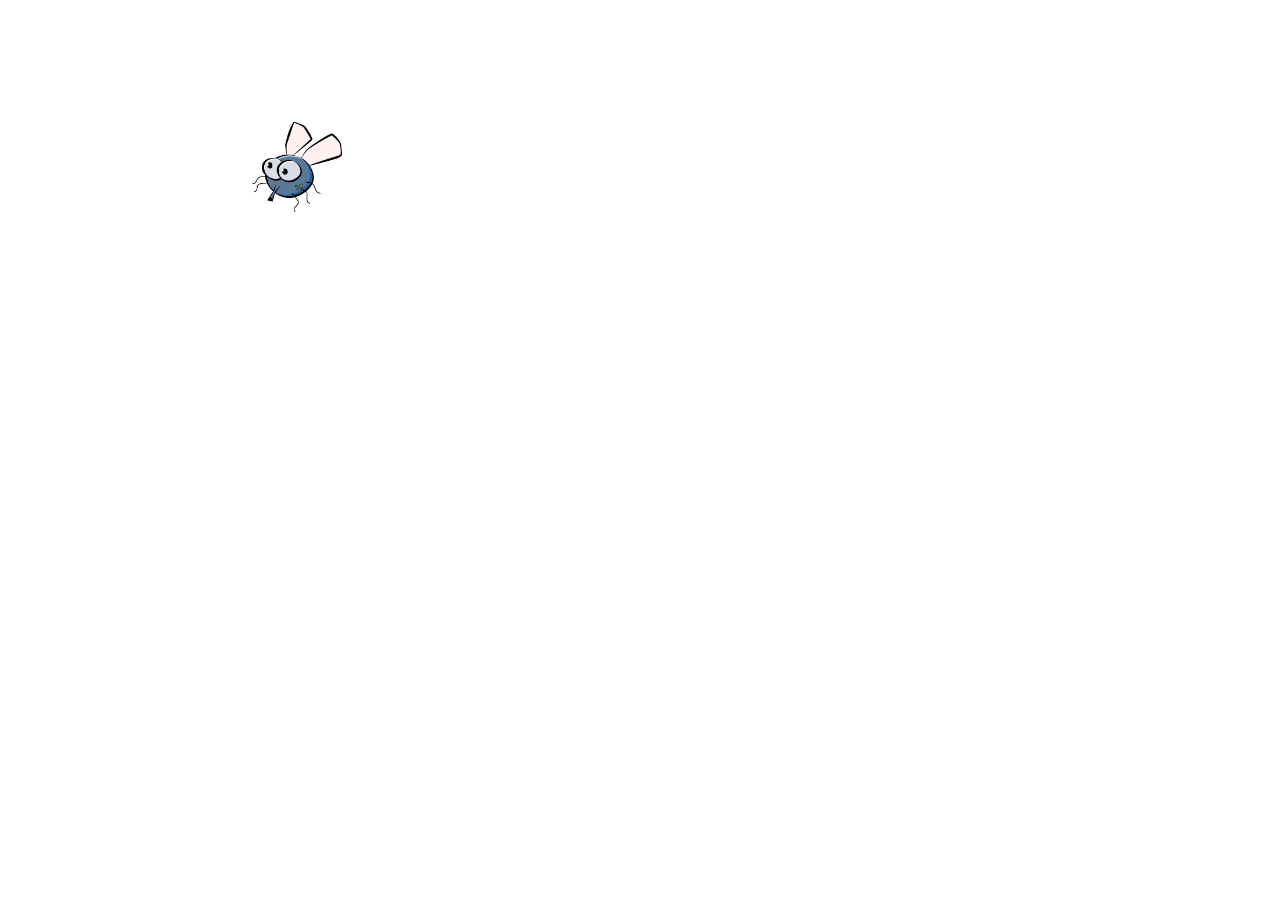
==== app.html @ baec5c6e "first commit" ====
<!DOCTYPE html>
<html lang="pt-br">

<head>
    <meta charset="UTF-8">
    <link rel="stylesheet" href="css/style.css">
    <title>Game - Mata Mosquito</title>
    <script src="jogo.js"></script>
</head>

<body onresize="ajustaTamanhoPalcoJogo()">


    <script>posicaoRandomica()</script>
</body>

</html>
---- css/style.css ----
.mosquito1{
    width: 50px;
    height: 50px;
}

.mosquito2{
    width: 70px;
    height: 70px;
}

.mosquito3{
    width: 90px;
    height: 90px;
}
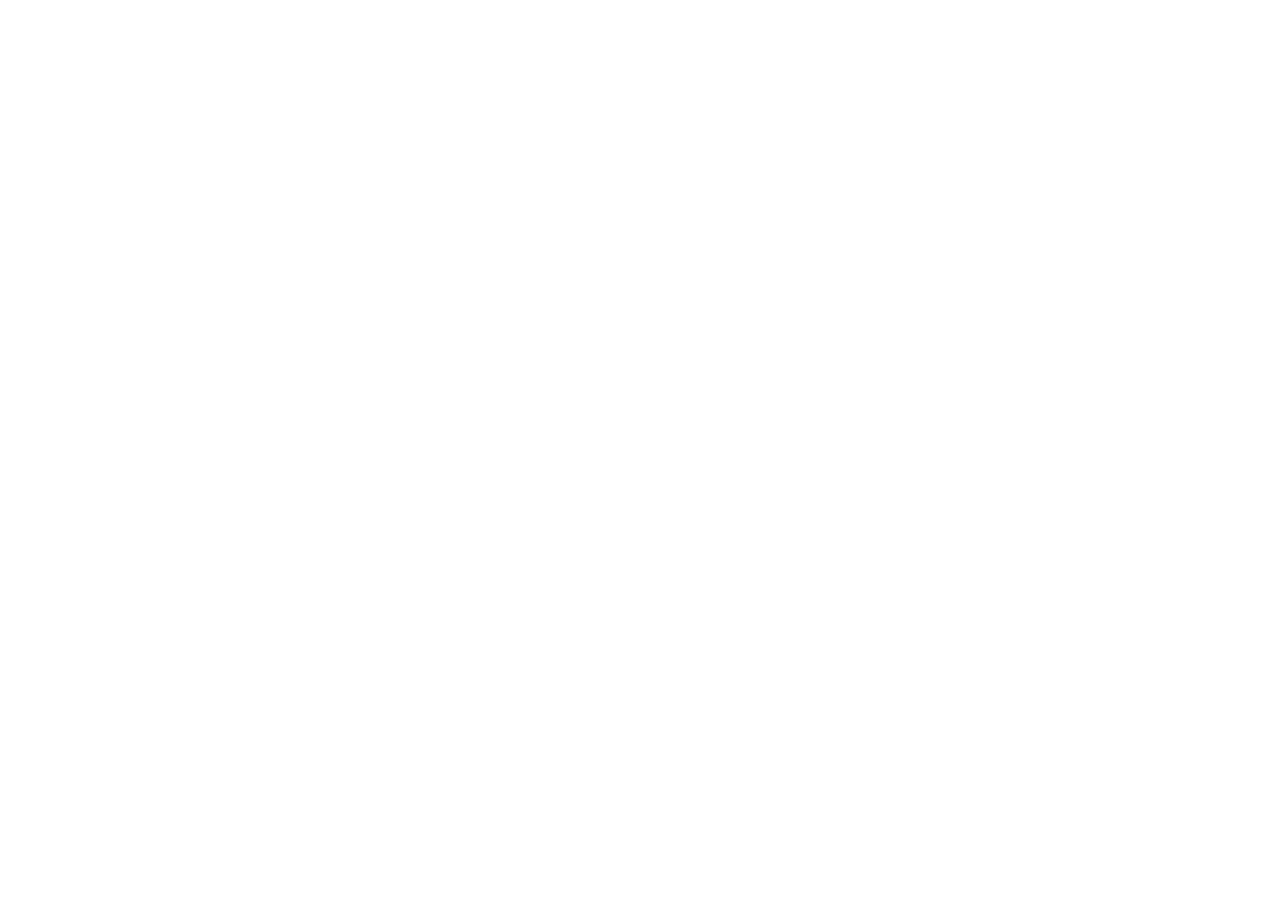
==== commit b81279ea: "desevolvimento" ====
--- a/app.html
+++ b/app.html
@@ -11,7 +11,12 @@
 <body onresize="ajustaTamanhoPalcoJogo()">
 
 
-    <script>posicaoRandomica()</script>
+    <script>
+        setInterval(function(){
+            posicaoRandomica()
+        }, 1000) // Em cada intervalo de 1000 milissegundos vai chamar a funcão posicaoR, e cria um novo mosquito
+
+    </script>
 </body>
 
 </html>--- a/css/style.css
+++ b/css/style.css
@@ -11,4 +11,12 @@
 .mosquito3{
     width: 90px;
     height: 90px;
-}+}
+
+.ladoA{
+    transform:  scaleX(1);
+}/*Não inverte um elemento horizontalmente porque o 1 mantém a mesma escala*/
+
+.ladoB {
+    transform: scaleX(-1);
+}/*Inverte o elemento horizontalmente*/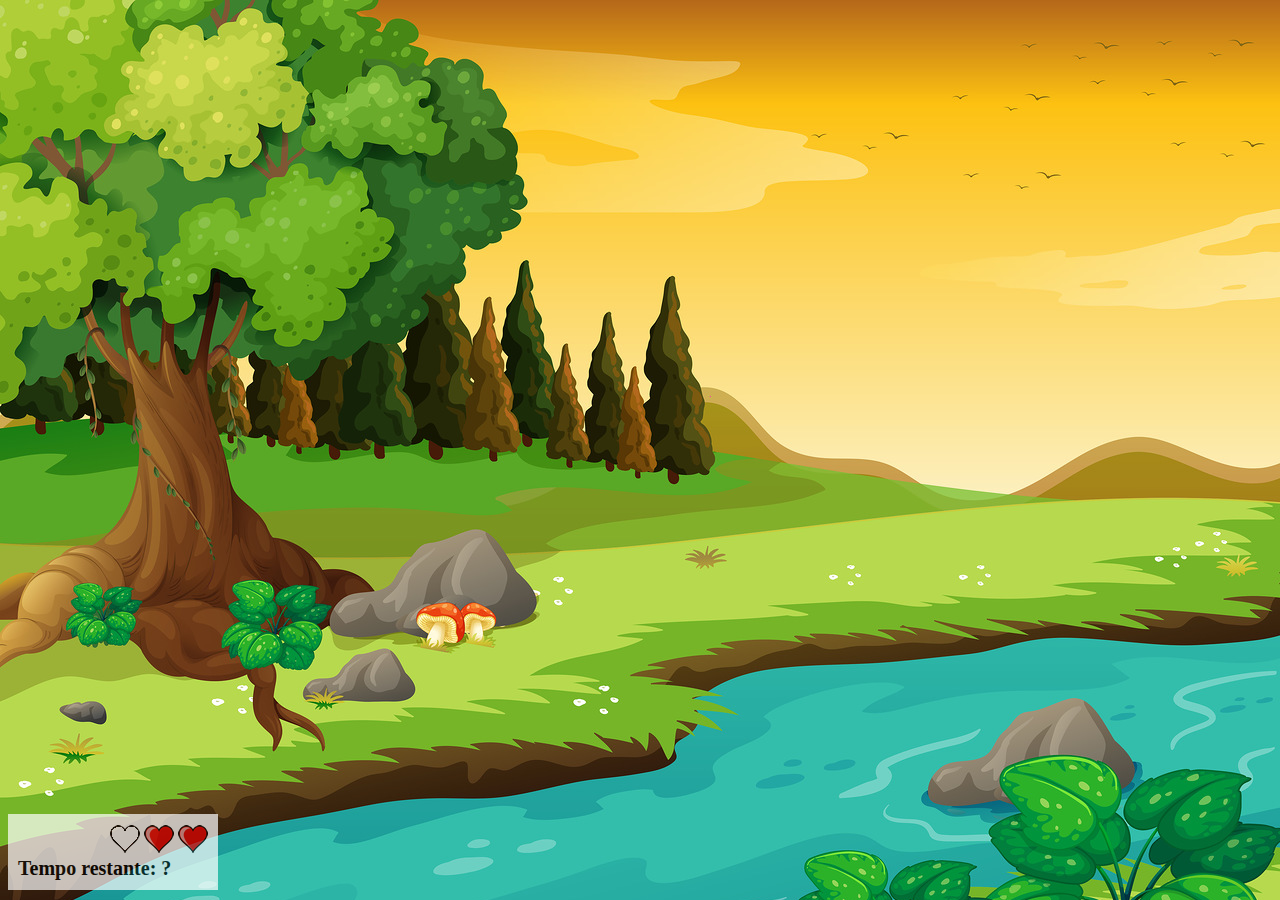
==== commit c58112a7: "criando o cenario" ====
--- a/app.html
+++ b/app.html
@@ -10,6 +10,17 @@
 
 <body onresize="ajustaTamanhoPalcoJogo()">
 
+    <div class="painel">
+        <div class="vidas">
+            <img src="imagens/coracao_vazio.png" alt="">
+            <img src="imagens/coracao_cheio.png" alt="">
+            <img src="imagens/coracao_cheio.png" alt="">
+        </div>
+        <div class="cronometro">
+            Tempo restante: ?
+        </div>
+    </div>
+
 
     <script>
         setInterval(function(){
--- a/css/style.css
+++ b/css/style.css
@@ -1,3 +1,9 @@
+body{
+    background-image: url(../imagens/bg.jpg);
+    background-repeat: no-repeat;
+    background-size: 100%;
+}
+
 .mosquito1{
     width: 50px;
     height: 50px;
@@ -19,4 +25,26 @@
 
 .ladoB {
     transform: scaleX(-1);
-}/*Inverte o elemento horizontalmente*/+}/*Inverte o elemento horizontalmente*/
+
+.painel{
+    position: absolute;
+    width: 190px;
+    padding: 10px;
+    bottom: 0px;
+    border-top: 1px solid #ffff;
+    background-color: #ffff;
+    opacity: 0.7;
+    margin-bottom: 10px;
+
+}
+
+.vidas{
+    float: right;
+}
+
+.cronometro{
+    float: left;
+    font-size: 20px;
+    font-weight: bold;
+}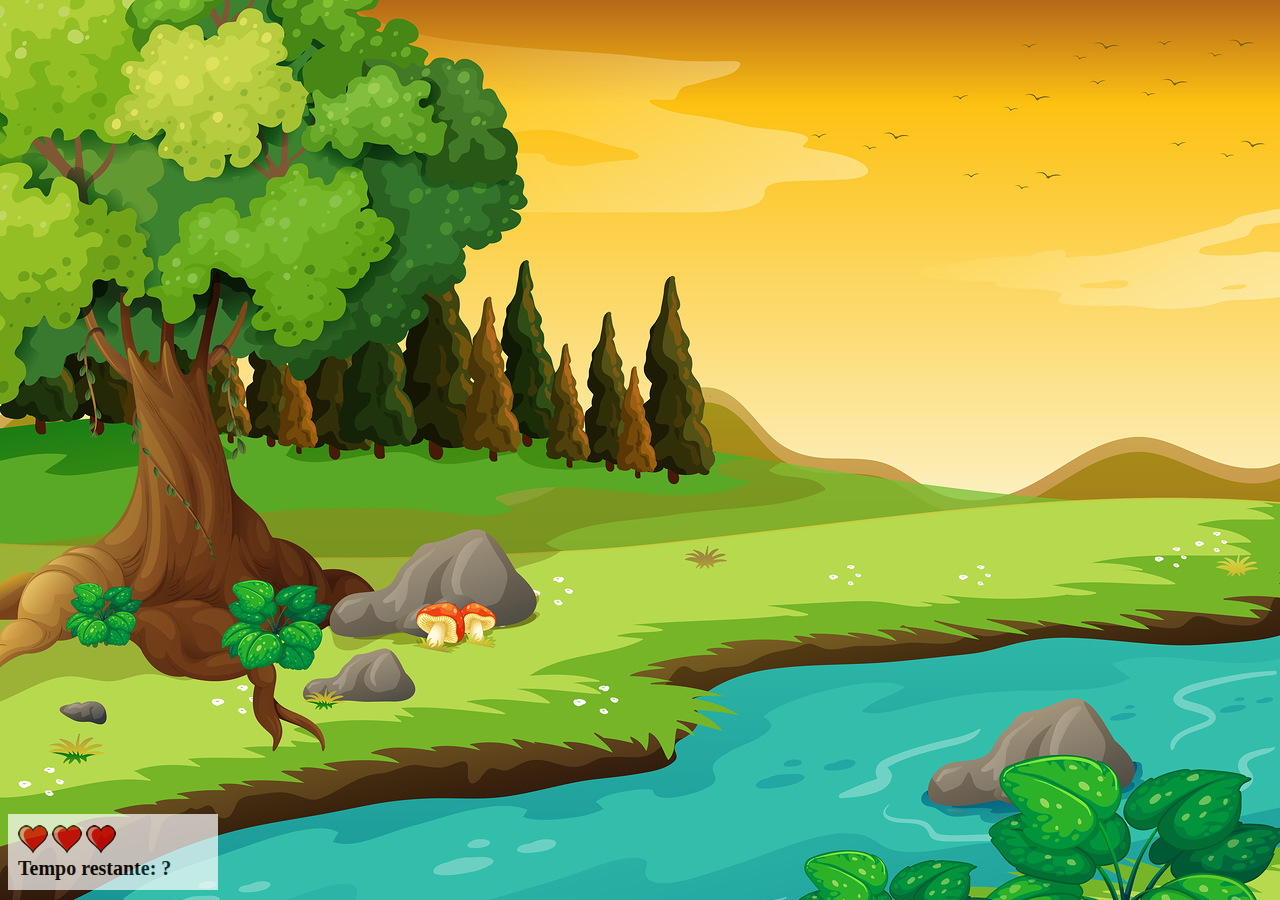
==== commit ea69e965: "Controlando pontos de vida" ====
--- a/app.html
+++ b/app.html
@@ -12,9 +12,9 @@
 
     <div class="painel">
         <div class="vidas">
-            <img src="imagens/coracao_vazio.png" alt="">
-            <img src="imagens/coracao_cheio.png" alt="">
-            <img src="imagens/coracao_cheio.png" alt="">
+            <img id="v1" src="imagens/coracao_cheio.png" alt="">
+            <img id="v2" src="imagens/coracao_cheio.png" alt="">
+            <img id="v3" src="imagens/coracao_cheio.png" alt="">
         </div>
         <div class="cronometro">
             Tempo restante: ?
@@ -25,7 +25,7 @@
     <script>
         setInterval(function(){
             posicaoRandomica()
-        }, 1000) // Em cada intervalo de 1000 milissegundos vai chamar a funcão posicaoR, e cria um novo mosquito
+        }, 2000) // Em cada intervalo de 1000 milissegundos vai chamar a funcão posicaoR, e cria um novo mosquito
 
     </script>
 </body>
--- a/css/style.css
+++ b/css/style.css
@@ -39,10 +39,6 @@
 
 }
 
-.vidas{
-    float: right;
-}
-
 .cronometro{
     float: left;
     font-size: 20px;
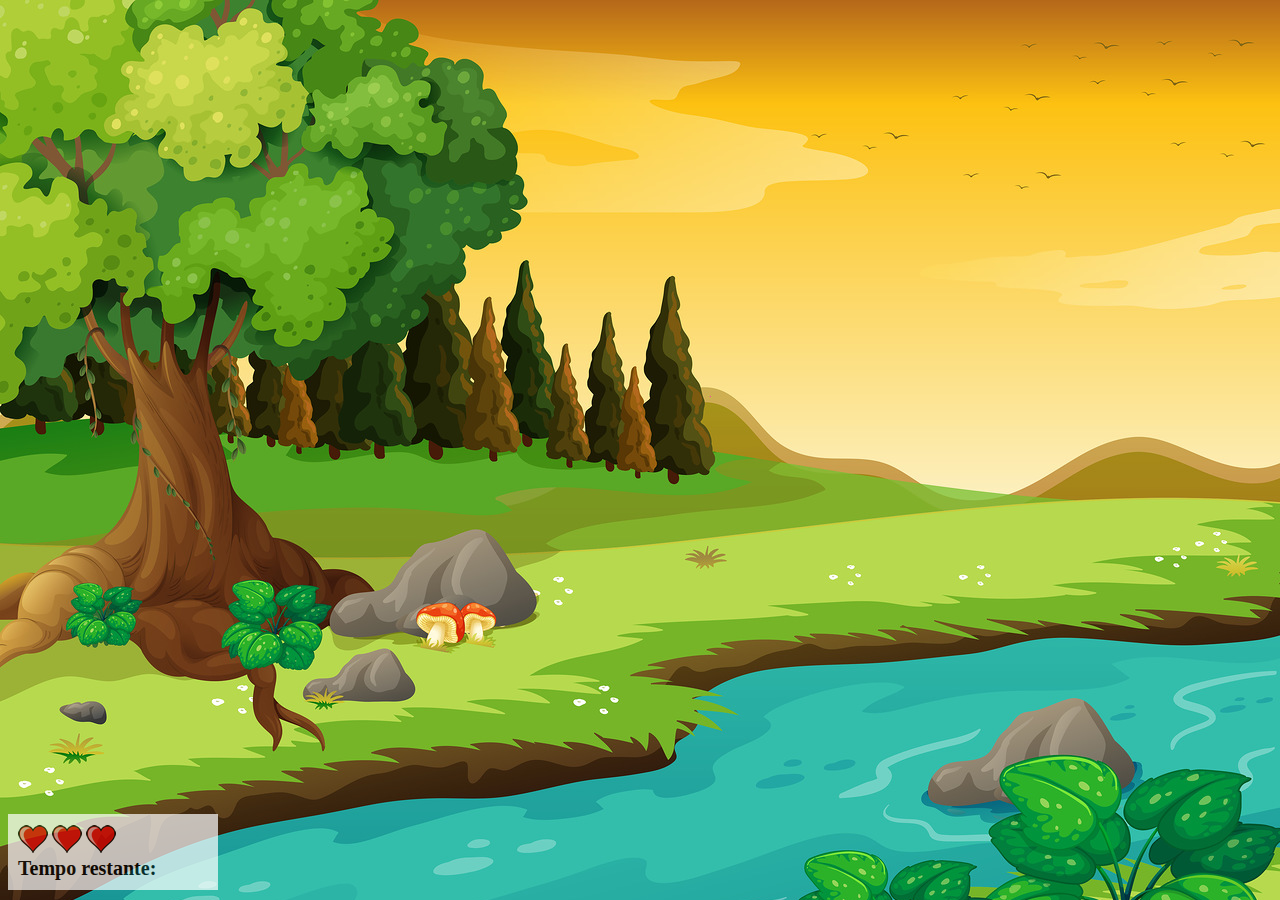
==== commit 06fcfd87: "desenvolvimento" ====
--- a/app.html
+++ b/app.html
@@ -17,7 +17,7 @@
             <img id="v3" src="imagens/coracao_cheio.png" alt="">
         </div>
         <div class="cronometro">
-            Tempo restante: ?
+            Tempo restante: <span id="cronometro"></span>
         </div>
     </div>
 
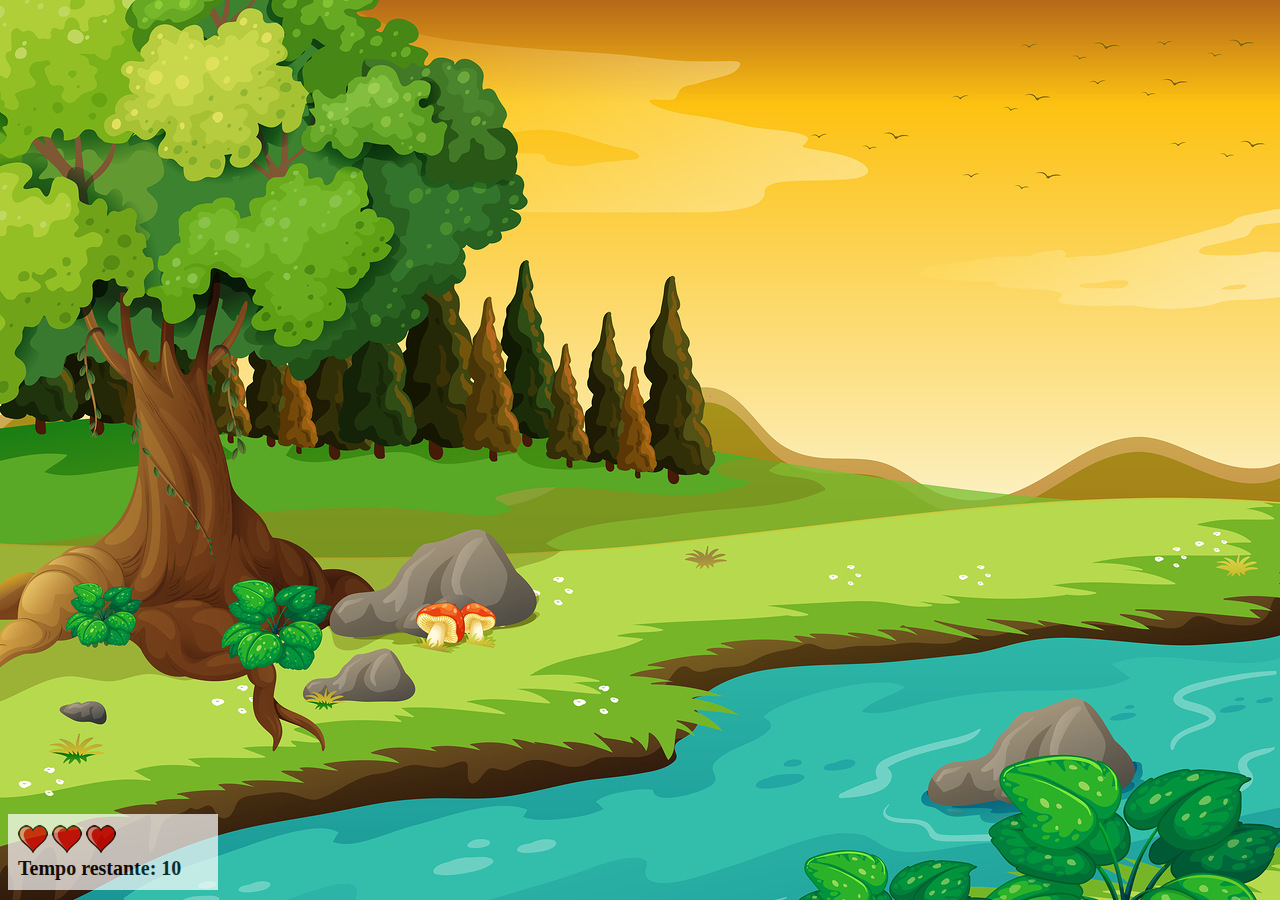
==== commit 29d0667b: "Ajuste tempo" ====
--- a/app.html
+++ b/app.html
@@ -23,7 +23,9 @@
 
 
     <script>
-        setInterval(function(){
+        document.getElementById('cronometro').innerHTML = tempo;
+        
+        let criamosca = setInterval(function(){
             posicaoRandomica()
         }, 2000) // Em cada intervalo de 1000 milissegundos vai chamar a funcão posicaoR, e cria um novo mosquito
 
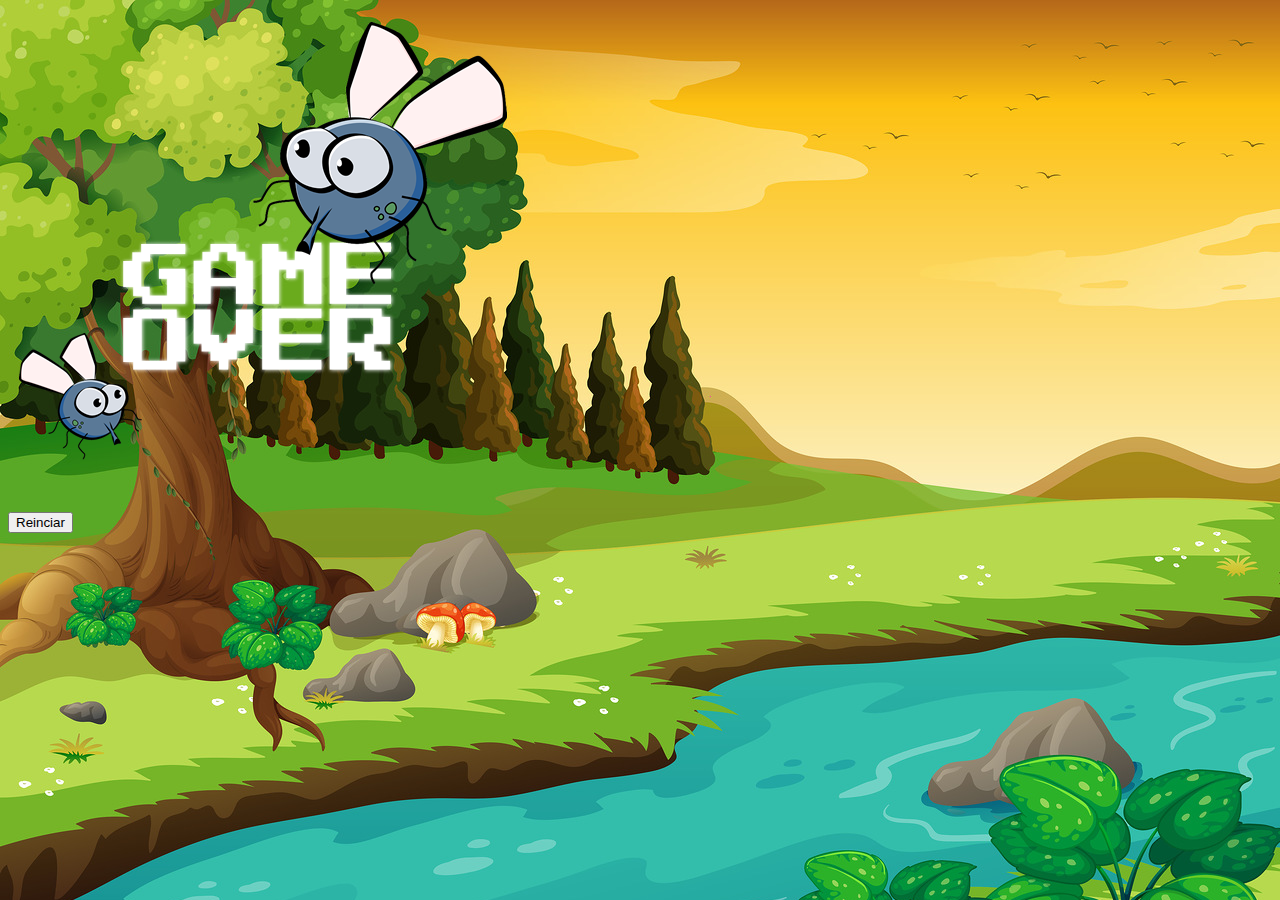
==== commit 81cbbb42: "Ajustes e acabamento do projeto" ====
--- a/app.html
+++ b/app.html
@@ -23,11 +23,11 @@
 
 
     <script>
+        
         document.getElementById('cronometro').innerHTML = tempo;
         
         let criamosca = setInterval(function(){
-            posicaoRandomica()
-        }, 2000) // Em cada intervalo de 1000 milissegundos vai chamar a funcão posicaoR, e cria um novo mosquito
+            posicaoRandomica()}, mosquitoTempo); // Em cada intervalo de 1000 milissegundos vai chamar a funcão posicaoR, e cria um novo mosquito
 
     </script>
 </body>
--- a/css/style.css
+++ b/css/style.css
@@ -1,3 +1,7 @@
+html{
+    cursor: url(../imagens/mata_mosca.png) 30 30, auto;
+}
+
 body{
     background-image: url(../imagens/bg.jpg);
     background-repeat: no-repeat;
